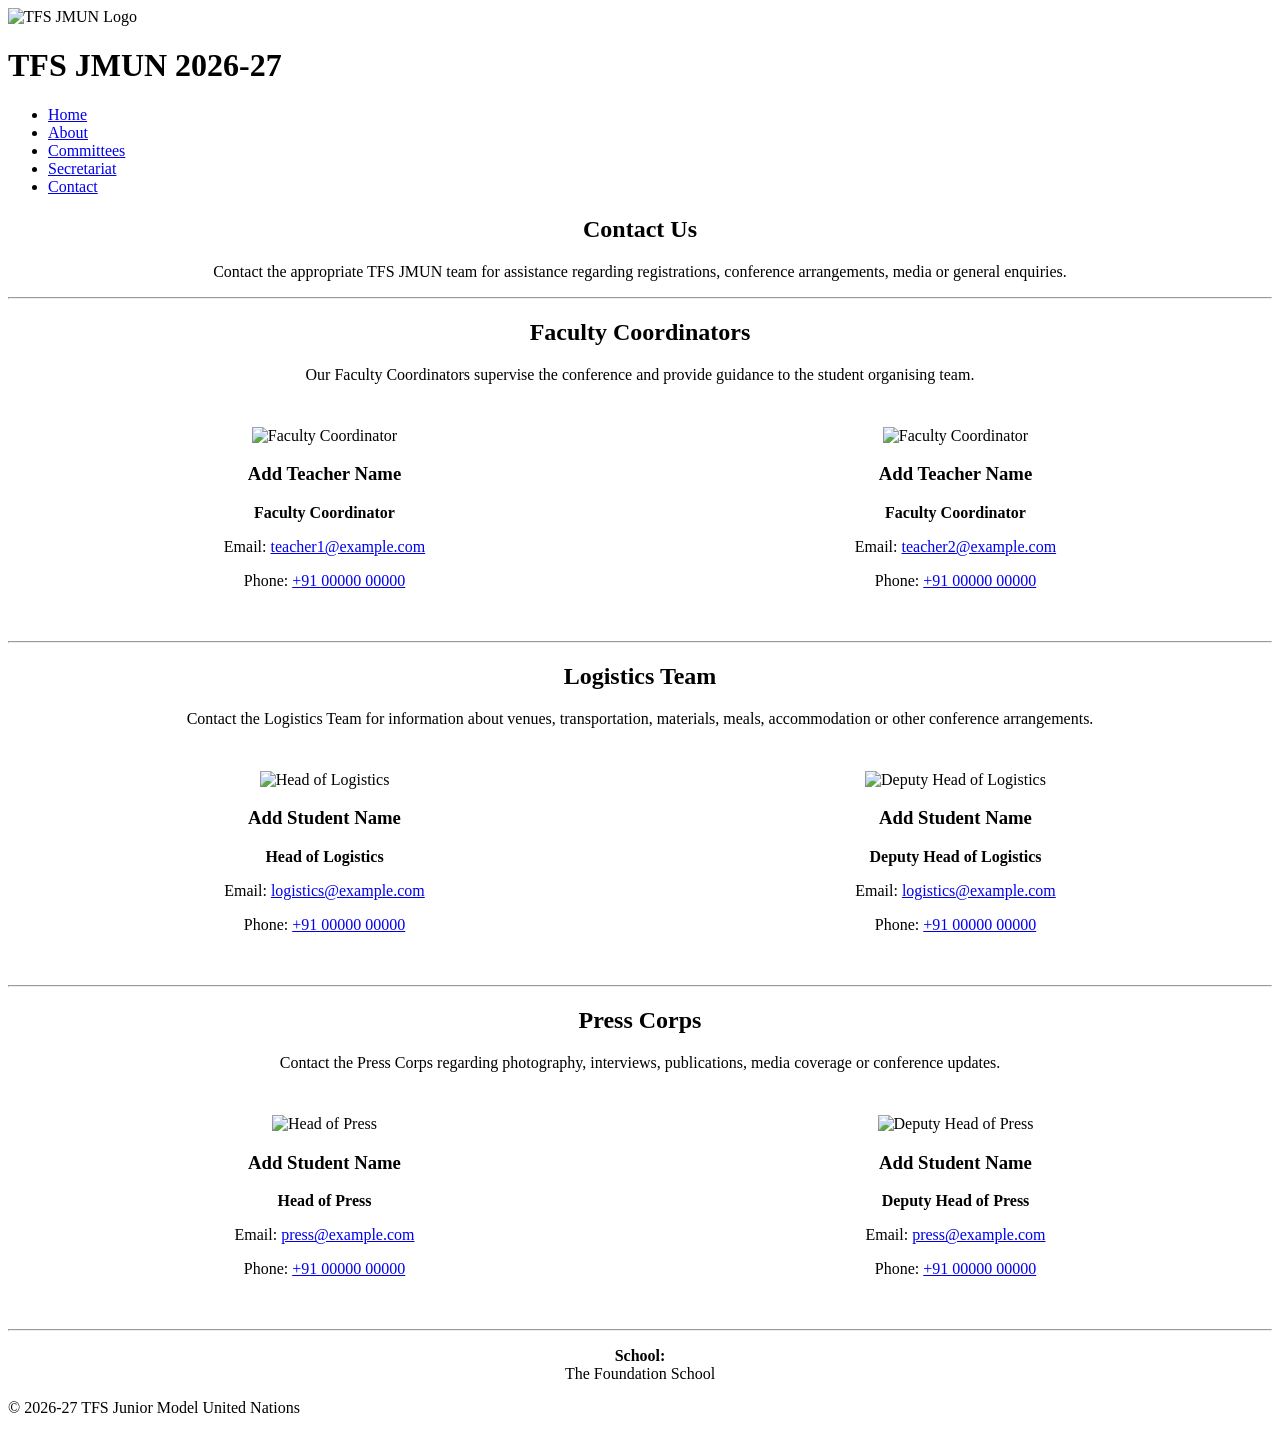
==== index.html @ a201f2b9 "Add initial index.html for contact page" ====
<!DOCTYPE html>
<html lang="en">

<head>
    <meta charset="UTF-8">
    <meta name="viewport" content="width=device-width, initial-scale=1.0">
    <title>Contact Us | TFS JMUN 2026-27</title>
    <link rel="stylesheet" href="style.css">
</head>

<body>

<header>
    <div class="logo">
        <img src="logo.jpg" alt="TFS JMUN Logo"
             onerror="this.onerror=null; this.src='placeholder.svg';">
        <h1>TFS JMUN 2026-27</h1>
    </div>

    <nav>
        <ul>
            <li><a href="index.html">Home</a></li>
            <li><a href="about.html">About</a></li>
            <li><a href="committees.html">Committees</a></li>
            <li><a href="secretariat.html">Secretariat</a></li>
            <li><a href="contact.html">Contact</a></li>
        </ul>
    </nav>
</header>

<main>
    <section style="text-align: center;">
        <h1>Contact Us</h1>
        <p>
            Contact the appropriate TFS JMUN team for assistance regarding
            registrations, conference arrangements, media or general enquiries.
        </p>
    </section>

    <hr>

    <section id="faculty-coordinators">
        <h2 style="text-align: center;">Faculty Coordinators</h2>
        <p style="text-align: center;">
            Our Faculty Coordinators supervise the conference and provide
            guidance to the student organising team.
        </p>

        <table style="width: 100%; text-align: center;">
            <tr>
                <td style="width: 50%; padding: 25px;">
                    <img src="contacts/faculty-1.jpg" alt="Faculty Coordinator"
                         width="220" height="260" style="object-fit: cover;"
                         onerror="this.onerror=null; this.src='placeholder.svg';">

                    <h3>Add Teacher Name</h3>
                    <p><strong>Faculty Coordinator</strong></p>

                    <p>
                        Email:
                        <a href="mailto:teacher1@example.com">
                            teacher1@example.com
                        </a>
                    </p>

                    <p>
                        Phone:
                        <a href="tel:+910000000000">+91 00000 00000</a>
                    </p>
                </td>

                <td style="width: 50%; padding: 25px;">
                    <img src="contacts/faculty-2.jpg" alt="Faculty Coordinator"
                         width="220" height="260" style="object-fit: cover;"
                         onerror="this.onerror=null; this.src='placeholder.svg';">

                    <h3>Add Teacher Name</h3>
                    <p><strong>Faculty Coordinator</strong></p>

                    <p>
                        Email:
                        <a href="mailto:teacher2@example.com">
                            teacher2@example.com
                        </a>
                    </p>

                    <p>
                        Phone:
                        <a href="tel:+910000000000">+91 00000 00000</a>
                    </p>
                </td>
            </tr>
        </table>
    </section>

    <hr>

    <section id="logistics-contact">
        <h2 style="text-align: center;">Logistics Team</h2>
        <p style="text-align: center;">
            Contact the Logistics Team for information about venues,
            transportation, materials, meals, accommodation or other
            conference arrangements.
        </p>

        <table style="width: 100%; text-align: center;">
            <tr>
                <td style="width: 50%; padding: 25px;">
                    <img src="contacts/logistics-1.jpg" alt="Head of Logistics"
                         width="220" height="260" style="object-fit: cover;"
                         onerror="this.onerror=null; this.src='placeholder.svg';">

                    <h3>Add Student Name</h3>
                    <p><strong>Head of Logistics</strong></p>

                    <p>
                        Email:
                        <a href="mailto:logistics@example.com">
                            logistics@example.com
                        </a>
                    </p>

                    <p>
                        Phone:
                        <a href="tel:+910000000000">+91 00000 00000</a>
                    </p>
                </td>

                <td style="width: 50%; padding: 25px;">
                    <img src="contacts/logistics-2.jpg" alt="Deputy Head of Logistics"
                         width="220" height="260" style="object-fit: cover;"
                         onerror="this.onerror=null; this.src='placeholder.svg';">

                    <h3>Add Student Name</h3>
                    <p><strong>Deputy Head of Logistics</strong></p>

                    <p>
                        Email:
                        <a href="mailto:logistics@example.com">
                            logistics@example.com
                        </a>
                    </p>

                    <p>
                        Phone:
                        <a href="tel:+910000000000">+91 00000 00000</a>
                    </p>
                </td>
            </tr>
        </table>
    </section>

    <hr>

    <section id="press-contact">
        <h2 style="text-align: center;">Press Corps</h2>
        <p style="text-align: center;">
            Contact the Press Corps regarding photography, interviews,
            publications, media coverage or conference updates.
        </p>

        <table style="width: 100%; text-align: center;">
            <tr>
                <td style="width: 50%; padding: 25px;">
                    <img src="contacts/press-1.jpg" alt="Head of Press"
                         width="220" height="260" style="object-fit: cover;"
                         onerror="this.onerror=null; this.src='placeholder.svg';">

                    <h3>Add Student Name</h3>
                    <p><strong>Head of Press</strong></p>

                    <p>
                        Email:
                        <a href="mailto:press@example.com">
                            press@example.com
                        </a>
                    </p>

                    <p>
                        Phone:
                        <a href="tel:+910000000000">+91 00000 00000</a>
                    </p>
                </td>

                <td style="width: 50%; padding: 25px;">
                    <img src="contacts/press-2.jpg" alt="Deputy Head of Press"
                         width="220" height="260" style="object-fit: cover;"
                         onerror="this.onerror=null; this.src='placeholder.svg';">

                    <h3>Add Student Name</h3>
                    <p><strong>Deputy Head of Press</strong></p>

                    <p>
                        Email:
                        <a href="mailto:press@example.com">
                            press@example.com
                        </a>
                    </p>

                    <p>
                        Phone:
                        <a href="tel:+910000000000">+91 00000 00000</a>
                    </p>
                </td>
            </tr>
        </table>
    </section>

    <hr>

    <section id="school-contact" style="text-align: center;">
        <p>
            <strong>School:</strong><br>
            The Foundation School
        </p>
    </section>
</main>

<footer>
    <p>© 2026-27 TFS Junior Model United Nations</p>
</footer>

</body>
</html>
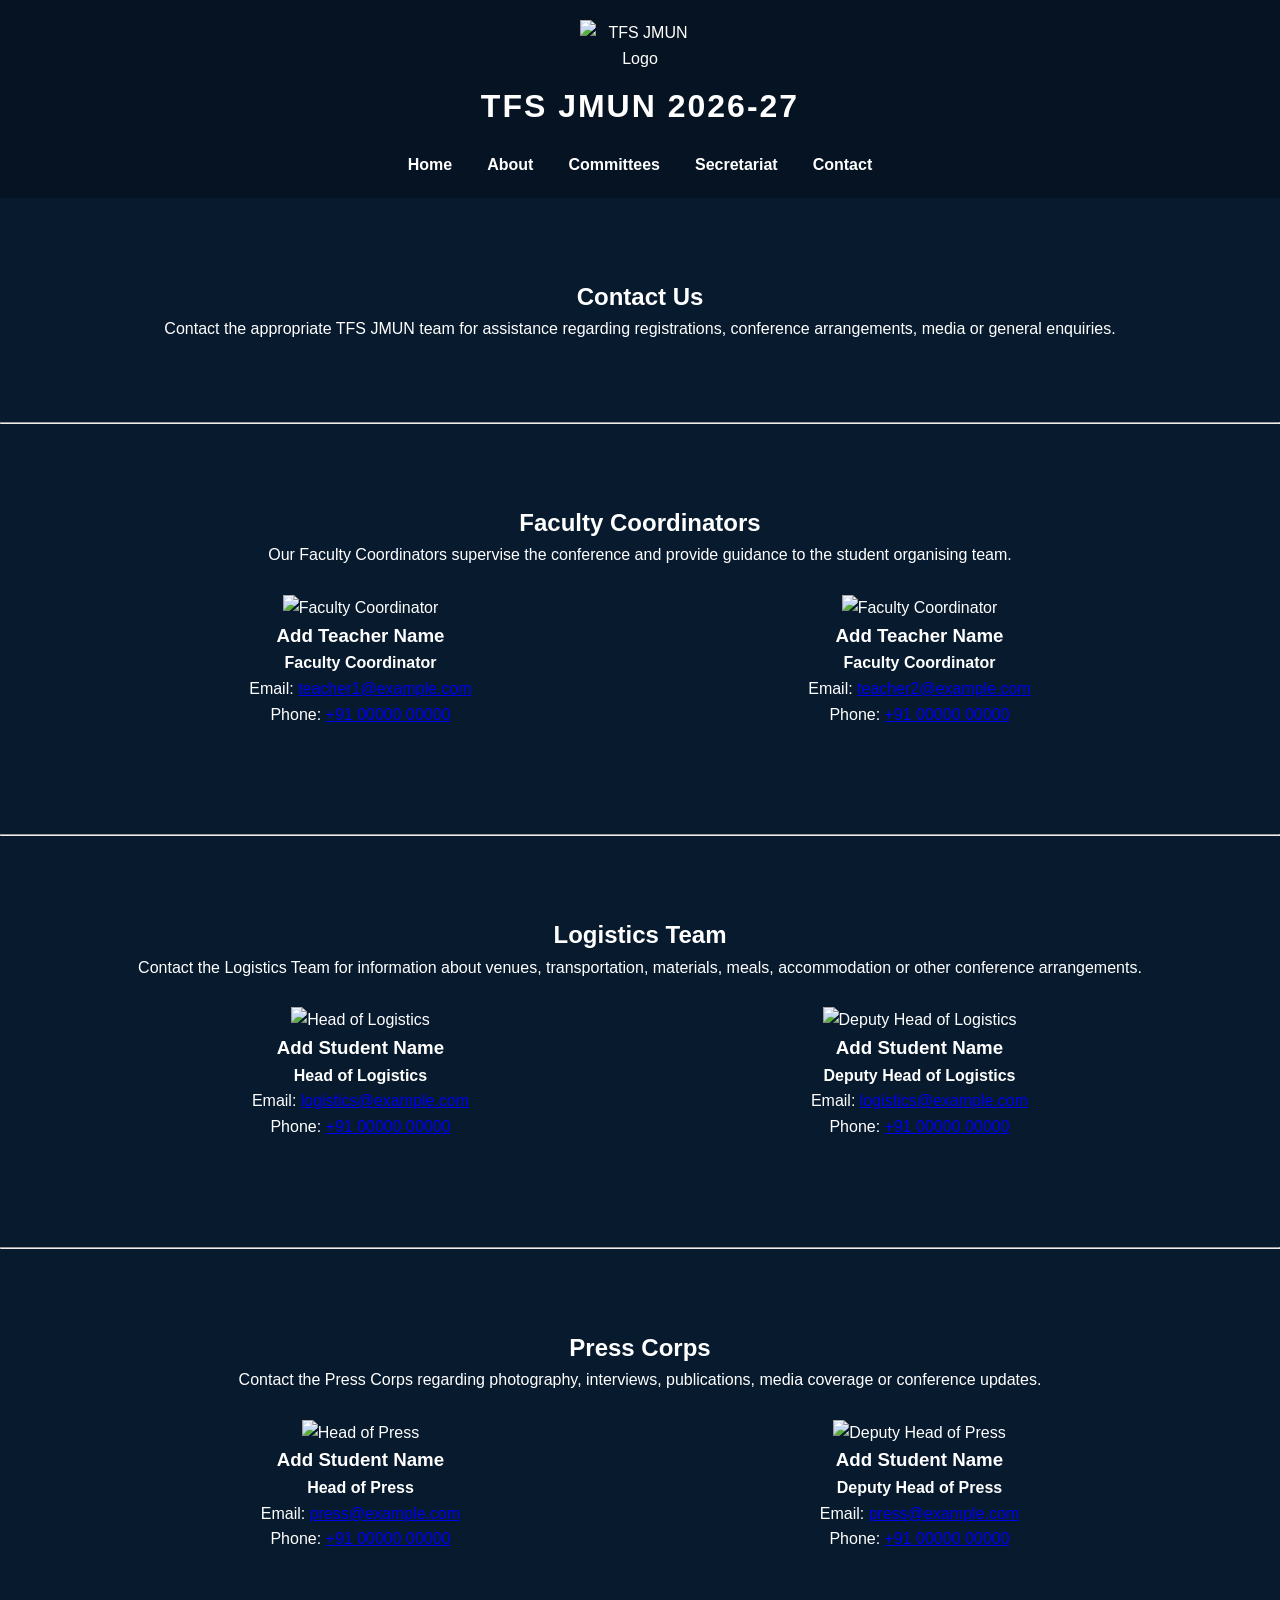
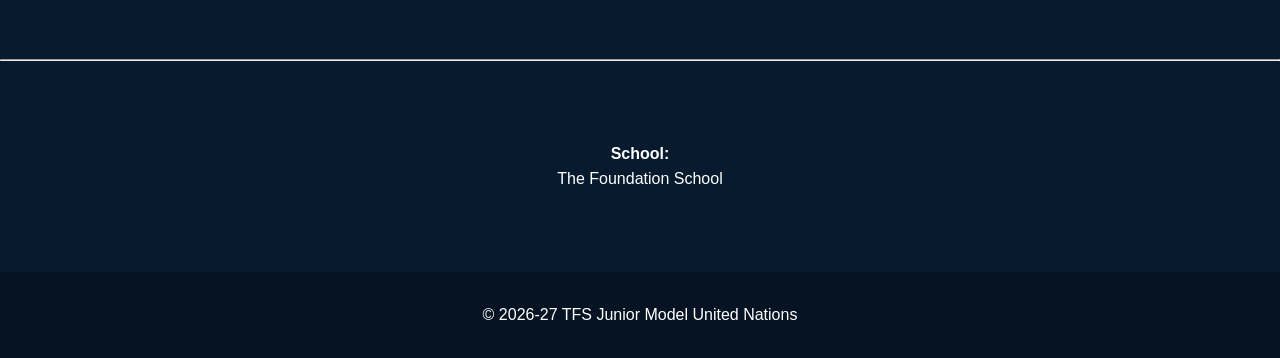
==== commit f98a5b7f: "Update stylesheet link path in index.html" ====
--- a/index.html
+++ b/index.html
@@ -5,7 +5,7 @@
     <meta charset="UTF-8">
     <meta name="viewport" content="width=device-width, initial-scale=1.0">
     <title>Contact Us | TFS JMUN 2026-27</title>
-    <link rel="stylesheet" href="style.css">
+    <link rel="stylesheet" href="css/style.css">
 </head>
 
 <body>
--- a/css/style.css
+++ b/css/style.css
@@ -0,0 +1,229 @@
+*{
+    margin:0;
+    padding:0;
+    box-sizing:border-box;
+}
+
+/* Body */
+
+body{
+    background-color:#071A2E;
+    color:white;
+    font-family:Arial, sans-serif;
+    line-height:1.6;
+}
+
+/* Header */
+
+header{
+    background:#061322;
+    text-align:center;
+    padding:20px 0;
+}
+
+/* Logo */
+
+.logo img{
+    width:120px;
+    height:auto;
+    display:block;
+    margin:auto;
+
+    animation:float 4s ease-in-out infinite,
+              fadeIn 1.5s;
+
+    transition:0.4s;
+}
+
+/* Logo Hover */
+
+.logo img:hover{
+
+    transform:scale(1.08);
+
+    filter:drop-shadow(0 0 20px #D4AF37);
+
+}
+
+/* Conference Title */
+
+.logo h1{
+    margin-top:10px;
+    font-size:32px;
+    letter-spacing:2px;
+    color:white;
+}
+
+/* Navigation */
+
+nav{
+    margin-top:20px;
+}
+
+nav ul{
+
+    list-style:none;
+
+    display:flex;
+
+    justify-content:center;
+
+    gap:35px;
+
+}
+
+nav ul li a{
+
+    color:white;
+
+    text-decoration:none;
+
+    font-weight:bold;
+
+    transition:0.3s;
+
+}
+
+nav ul li a:hover{
+
+    color:#D4AF37;
+
+}
+
+/* Hero Section */
+
+.hero{
+
+    height:100vh;
+
+    display:flex;
+
+    flex-direction:column;
+
+    justify-content:center;
+
+    align-items:center;
+
+    text-align:center;
+
+    padding:20px;
+
+}
+
+.hero h1{
+
+    font-size:70px;
+
+}
+
+.hero h2{
+
+    font-size:30px;
+
+    margin-top:15px;
+
+}
+
+.hero p{
+
+    font-size:20px;
+
+    margin-top:20px;
+
+    max-width:700px;
+
+}
+
+/* Register Button */
+
+.hero a{
+
+    margin-top:40px;
+
+    padding:15px 40px;
+
+    background:#D4AF37;
+
+    color:black;
+
+    text-decoration:none;
+
+    font-weight:bold;
+
+    border-radius:40px;
+
+    transition:0.4s;
+
+}
+
+.hero a:hover{
+
+    background:white;
+
+    transform:scale(1.05);
+
+}
+
+/* Sections */
+
+section{
+
+    padding:80px;
+
+}
+
+/* Footer */
+
+footer{
+
+    background:#061322;
+
+    text-align:center;
+
+    padding:30px;
+
+}
+
+/* ===========================
+   Animations
+   =========================== */
+
+/* Floating Logo */
+
+@keyframes float{
+
+    0%{
+        transform:translateY(0px);
+    }
+
+    50%{
+        transform:translateY(-10px);
+    }
+
+    100%{
+        transform:translateY(0px);
+    }
+
+}
+
+/* Fade In */
+
+@keyframes fadeIn{
+
+    from{
+
+        opacity:0;
+
+        transform:translateY(-30px);
+
+    }
+
+    to{
+
+        opacity:1;
+
+        transform:translateY(0);
+
+    }
+
+}
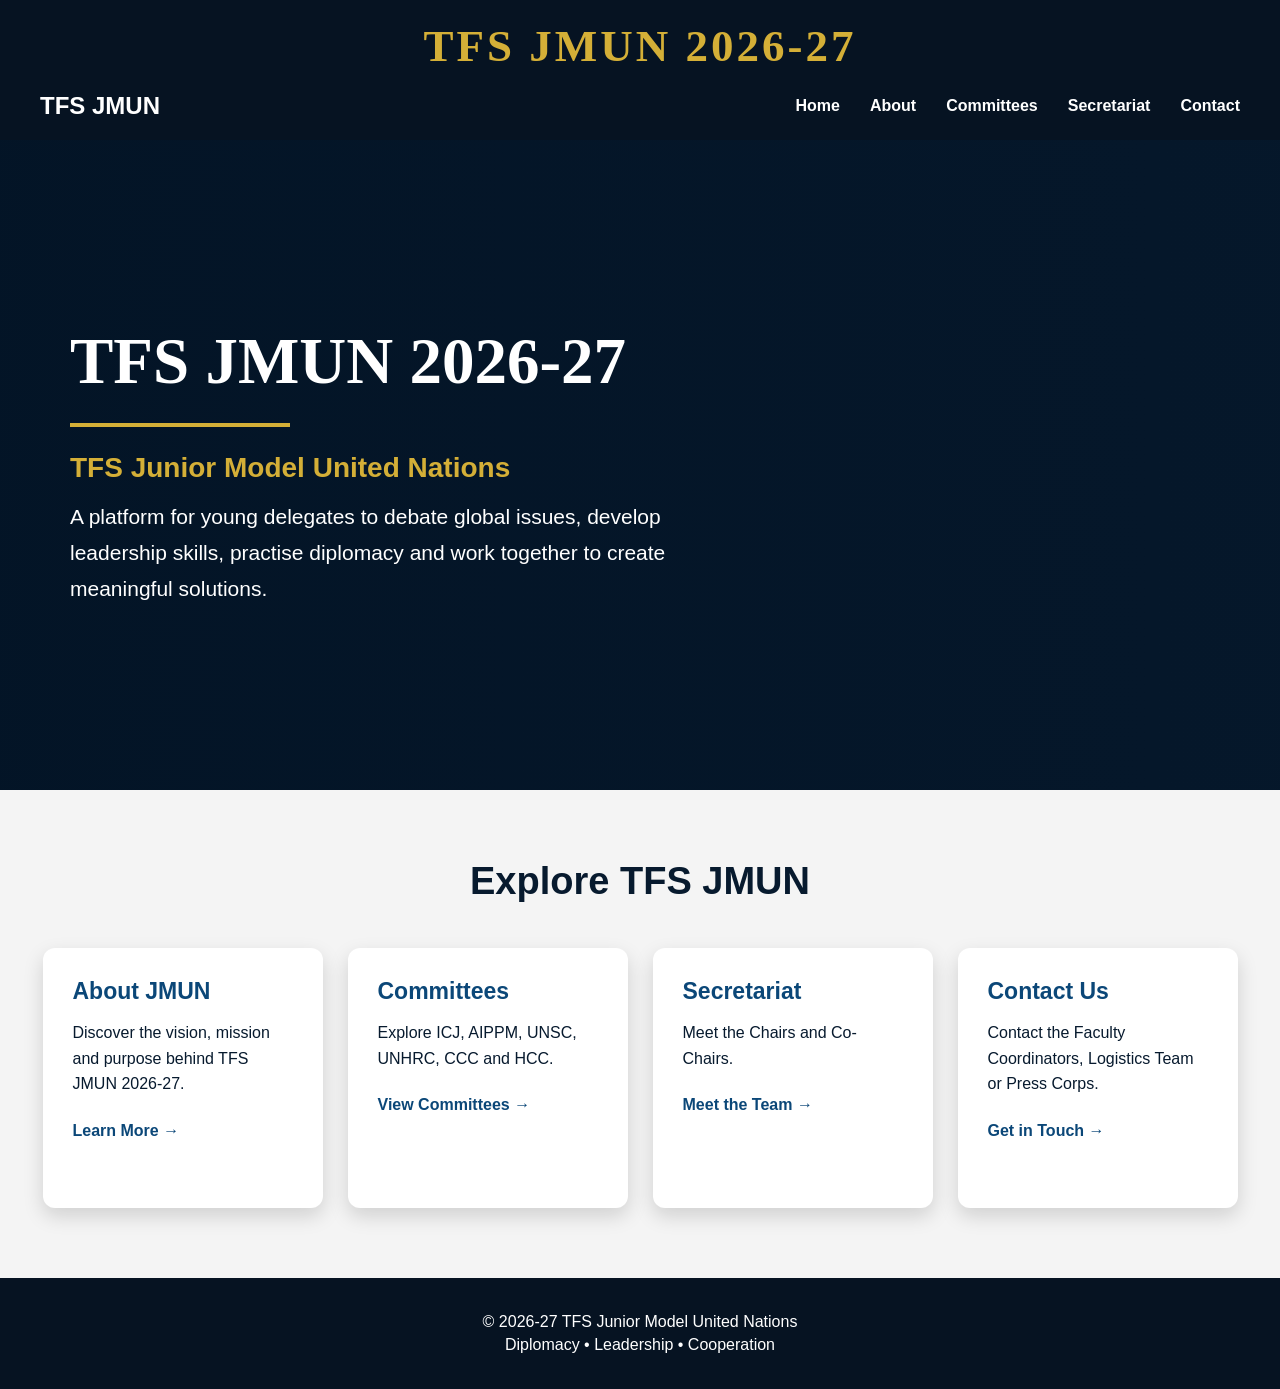
==== commit a0f316b2: "Refactor index.html for improved layout and styling Updated the title and added CSS styles for layou" ====
--- a/index.html
+++ b/index.html
@@ -1,224 +1,303 @@
+
 <!DOCTYPE html>
 <html lang="en">
 
 <head>
     <meta charset="UTF-8">
     <meta name="viewport" content="width=device-width, initial-scale=1.0">
-    <title>Contact Us | TFS JMUN 2026-27</title>
-    <link rel="stylesheet" href="css/style.css">
+    <title>TFS JMUN 2026-27</title>
+
+    <style>
+        * {
+            margin: 0;
+            padding: 0;
+            box-sizing: border-box;
+        }
+
+        body {
+            font-family: Arial, sans-serif;
+            background-color: #071a2e;
+            color: white;
+        }
+
+        header {
+            background-color: #061322;
+            padding: 20px 40px;
+        }
+
+        .top-heading {
+            text-align: center;
+            color: #d4af37;
+            font-family: Georgia, serif;
+            font-size: 45px;
+            letter-spacing: 3px;
+            margin-bottom: 20px;
+        }
+
+        nav {
+            display: flex;
+            justify-content: space-between;
+            align-items: center;
+        }
+
+        .nav-logo {
+            font-size: 24px;
+            font-weight: bold;
+        }
+
+        nav ul {
+            list-style: none;
+            display: flex;
+            gap: 30px;
+        }
+
+        nav ul li a {
+            color: white;
+            text-decoration: none;
+            font-weight: bold;
+            transition: 0.3s;
+        }
+
+        nav ul li a:hover {
+            color: #d4af37;
+        }
+
+        .hero {
+            min-height: 650px;
+            background:
+                linear-gradient(
+                    90deg,
+                    rgba(3, 20, 38, 0.95),
+                    rgba(3, 20, 38, 0.45)
+                ),
+                url("un-flag.jpg");
+            background-size: cover;
+            background-position: center;
+            display: flex;
+            align-items: center;
+            padding: 70px;
+        }
+
+        .hero-content {
+            max-width: 700px;
+        }
+
+        .hero-content h1 {
+            font-family: Georgia, serif;
+            font-size: 65px;
+            line-height: 1.15;
+            margin-bottom: 25px;
+        }
+
+        .gold-line {
+            width: 220px;
+            height: 4px;
+            background-color: #d4af37;
+            margin-bottom: 25px;
+        }
+
+        .hero-content h2 {
+            font-size: 28px;
+            margin-bottom: 15px;
+            color: #d4af37;
+        }
+
+        .hero-content p {
+            font-size: 21px;
+            max-width: 600px;
+            line-height: 1.7;
+        }
+
+        .information {
+            background-color: #f4f4f4;
+            color: #071a2e;
+            padding: 70px 40px;
+        }
+
+        .information h2 {
+            text-align: center;
+            font-size: 38px;
+            margin-bottom: 45px;
+        }
+
+        .cards {
+            display: flex;
+            justify-content: center;
+            gap: 25px;
+            flex-wrap: wrap;
+        }
+
+        .card {
+            background-color: white;
+            width: 280px;
+            min-height: 260px;
+            padding: 30px;
+            border-radius: 12px;
+            box-shadow: 0 8px 20px rgba(0, 0, 0, 0.15);
+            transition: 0.3s;
+        }
+
+        .card:hover {
+            transform: translateY(-8px);
+        }
+
+        .card h3 {
+            color: #0b4778;
+            font-size: 23px;
+            margin-bottom: 15px;
+        }
+
+        .card p {
+            line-height: 1.6;
+            margin-bottom: 25px;
+        }
+
+        .card a {
+            color: #0b4778;
+            font-weight: bold;
+            text-decoration: none;
+        }
+
+        .card a:hover {
+            color: #d4af37;
+        }
+
+        footer {
+            background-color: #061322;
+            text-align: center;
+            padding: 30px;
+        }
+
+        footer p {
+            margin: 5px;
+        }
+
+        @media screen and (max-width: 800px) {
+            header {
+                padding: 20px;
+            }
+
+            .top-heading {
+                font-size: 30px;
+            }
+
+            nav {
+                flex-direction: column;
+                gap: 20px;
+            }
+
+            nav ul {
+                flex-wrap: wrap;
+                justify-content: center;
+                gap: 15px;
+            }
+
+            .hero {
+                min-height: 600px;
+                padding: 40px 25px;
+                text-align: center;
+            }
+
+            .hero-content {
+                margin: auto;
+            }
+
+            .hero-content h1 {
+                font-size: 42px;
+            }
+
+            .hero-content h2 {
+                font-size: 23px;
+            }
+
+            .hero-content p {
+                font-size: 18px;
+            }
+
+            .gold-line {
+                margin-left: auto;
+                margin-right: auto;
+            }
+        }
+    </style>
 </head>
 
 <body>
 
-<header>
-    <div class="logo">
-        <img src="logo.jpg" alt="TFS JMUN Logo"
-             onerror="this.onerror=null; this.src='placeholder.svg';">
-        <h1>TFS JMUN 2026-27</h1>
-    </div>
-
-    <nav>
-        <ul>
-            <li><a href="index.html">Home</a></li>
-            <li><a href="about.html">About</a></li>
-            <li><a href="committees.html">Committees</a></li>
-            <li><a href="secretariat.html">Secretariat</a></li>
-            <li><a href="contact.html">Contact</a></li>
-        </ul>
-    </nav>
-</header>
-
-<main>
-    <section style="text-align: center;">
-        <h1>Contact Us</h1>
-        <p>
-            Contact the appropriate TFS JMUN team for assistance regarding
-            registrations, conference arrangements, media or general enquiries.
-        </p>
-    </section>
-
-    <hr>
-
-    <section id="faculty-coordinators">
-        <h2 style="text-align: center;">Faculty Coordinators</h2>
-        <p style="text-align: center;">
-            Our Faculty Coordinators supervise the conference and provide
-            guidance to the student organising team.
-        </p>
-
-        <table style="width: 100%; text-align: center;">
-            <tr>
-                <td style="width: 50%; padding: 25px;">
-                    <img src="contacts/faculty-1.jpg" alt="Faculty Coordinator"
-                         width="220" height="260" style="object-fit: cover;"
-                         onerror="this.onerror=null; this.src='placeholder.svg';">
-
-                    <h3>Add Teacher Name</h3>
-                    <p><strong>Faculty Coordinator</strong></p>
-
+    <header>
+        <h1 class="top-heading">TFS JMUN 2026-27</h1>
+
+        <nav>
+            <div class="nav-logo">TFS JMUN</div>
+
+            <ul>
+                <li><a href="index.html">Home</a></li>
+                <li><a href="about.html">About</a></li>
+                <li><a href="committees.html">Committees</a></li>
+                <li><a href="secretariat.html">Secretariat</a></li>
+                <li><a href="contact.html">Contact</a></li>
+            </ul>
+        </nav>
+    </header>
+
+    <main>
+        <section class="hero">
+            <div class="hero-content">
+                <h1>TFS JMUN 2026-27</h1>
+
+                <div class="gold-line"></div>
+
+                <h2>TFS Junior Model United Nations</h2>
+
+                <p>
+                    A platform for young delegates to debate global issues,
+                    develop leadership skills, practise diplomacy and work
+                    together to create meaningful solutions.
+                </p>
+            </div>
+        </section>
+
+        <section class="information">
+            <h2>Explore TFS JMUN</h2>
+
+            <div class="cards">
+                <div class="card">
+                    <h3>About JMUN</h3>
                     <p>
-                        Email:
-                        <a href="mailto:teacher1@example.com">
-                            teacher1@example.com
-                        </a>
+                        Discover the vision, mission and purpose behind
+                        TFS JMUN 2026-27.
                     </p>
-
+                    <a href="about.html">Learn More →</a>
+                </div>
+
+                <div class="card">
+                    <h3>Committees</h3>
+                    <p>Explore ICJ, AIPPM, UNSC, UNHRC, CCC and HCC.</p>
+                    <a href="committees.html">View Committees →</a>
+                </div>
+
+                <div class="card">
+                    <h3>Secretariat</h3>
+                    <p>Meet the Chairs and Co-Chairs.</p>
+                    <a href="secretariat.html">Meet the Team →</a>
+                </div>
+
+                <div class="card">
+                    <h3>Contact Us</h3>
                     <p>
-                        Phone:
-                        <a href="tel:+910000000000">+91 00000 00000</a>
+                        Contact the Faculty Coordinators, Logistics Team
+                        or Press Corps.
                     </p>
-                </td>
-
-                <td style="width: 50%; padding: 25px;">
-                    <img src="contacts/faculty-2.jpg" alt="Faculty Coordinator"
-                         width="220" height="260" style="object-fit: cover;"
-                         onerror="this.onerror=null; this.src='placeholder.svg';">
-
-                    <h3>Add Teacher Name</h3>
-                    <p><strong>Faculty Coordinator</strong></p>
-
-                    <p>
-                        Email:
-                        <a href="mailto:teacher2@example.com">
-                            teacher2@example.com
-                        </a>
-                    </p>
-
-                    <p>
-                        Phone:
-                        <a href="tel:+910000000000">+91 00000 00000</a>
-                    </p>
-                </td>
-            </tr>
-        </table>
-    </section>
-
-    <hr>
-
-    <section id="logistics-contact">
-        <h2 style="text-align: center;">Logistics Team</h2>
-        <p style="text-align: center;">
-            Contact the Logistics Team for information about venues,
-            transportation, materials, meals, accommodation or other
-            conference arrangements.
-        </p>
-
-        <table style="width: 100%; text-align: center;">
-            <tr>
-                <td style="width: 50%; padding: 25px;">
-                    <img src="contacts/logistics-1.jpg" alt="Head of Logistics"
-                         width="220" height="260" style="object-fit: cover;"
-                         onerror="this.onerror=null; this.src='placeholder.svg';">
-
-                    <h3>Add Student Name</h3>
-                    <p><strong>Head of Logistics</strong></p>
-
-                    <p>
-                        Email:
-                        <a href="mailto:logistics@example.com">
-                            logistics@example.com
-                        </a>
-                    </p>
-
-                    <p>
-                        Phone:
-                        <a href="tel:+910000000000">+91 00000 00000</a>
-                    </p>
-                </td>
-
-                <td style="width: 50%; padding: 25px;">
-                    <img src="contacts/logistics-2.jpg" alt="Deputy Head of Logistics"
-                         width="220" height="260" style="object-fit: cover;"
-                         onerror="this.onerror=null; this.src='placeholder.svg';">
-
-                    <h3>Add Student Name</h3>
-                    <p><strong>Deputy Head of Logistics</strong></p>
-
-                    <p>
-                        Email:
-                        <a href="mailto:logistics@example.com">
-                            logistics@example.com
-                        </a>
-                    </p>
-
-                    <p>
-                        Phone:
-                        <a href="tel:+910000000000">+91 00000 00000</a>
-                    </p>
-                </td>
-            </tr>
-        </table>
-    </section>
-
-    <hr>
-
-    <section id="press-contact">
-        <h2 style="text-align: center;">Press Corps</h2>
-        <p style="text-align: center;">
-            Contact the Press Corps regarding photography, interviews,
-            publications, media coverage or conference updates.
-        </p>
-
-        <table style="width: 100%; text-align: center;">
-            <tr>
-                <td style="width: 50%; padding: 25px;">
-                    <img src="contacts/press-1.jpg" alt="Head of Press"
-                         width="220" height="260" style="object-fit: cover;"
-                         onerror="this.onerror=null; this.src='placeholder.svg';">
-
-                    <h3>Add Student Name</h3>
-                    <p><strong>Head of Press</strong></p>
-
-                    <p>
-                        Email:
-                        <a href="mailto:press@example.com">
-                            press@example.com
-                        </a>
-                    </p>
-
-                    <p>
-                        Phone:
-                        <a href="tel:+910000000000">+91 00000 00000</a>
-                    </p>
-                </td>
-
-                <td style="width: 50%; padding: 25px;">
-                    <img src="contacts/press-2.jpg" alt="Deputy Head of Press"
-                         width="220" height="260" style="object-fit: cover;"
-                         onerror="this.onerror=null; this.src='placeholder.svg';">
-
-                    <h3>Add Student Name</h3>
-                    <p><strong>Deputy Head of Press</strong></p>
-
-                    <p>
-                        Email:
-                        <a href="mailto:press@example.com">
-                            press@example.com
-                        </a>
-                    </p>
-
-                    <p>
-                        Phone:
-                        <a href="tel:+910000000000">+91 00000 00000</a>
-                    </p>
-                </td>
-            </tr>
-        </table>
-    </section>
-
-    <hr>
-
-    <section id="school-contact" style="text-align: center;">
-        <p>
-            <strong>School:</strong><br>
-            The Foundation School
-        </p>
-    </section>
-</main>
-
-<footer>
-    <p>© 2026-27 TFS Junior Model United Nations</p>
-</footer>
+                    <a href="contact.html">Get in Touch →</a>
+                </div>
+            </div>
+        </section>
+    </main>
+
+    <footer>
+        <p>© 2026-27 TFS Junior Model United Nations</p>
+        <p>Diplomacy • Leadership • Cooperation</p>
+    </footer>
 
 </body>
 </html>
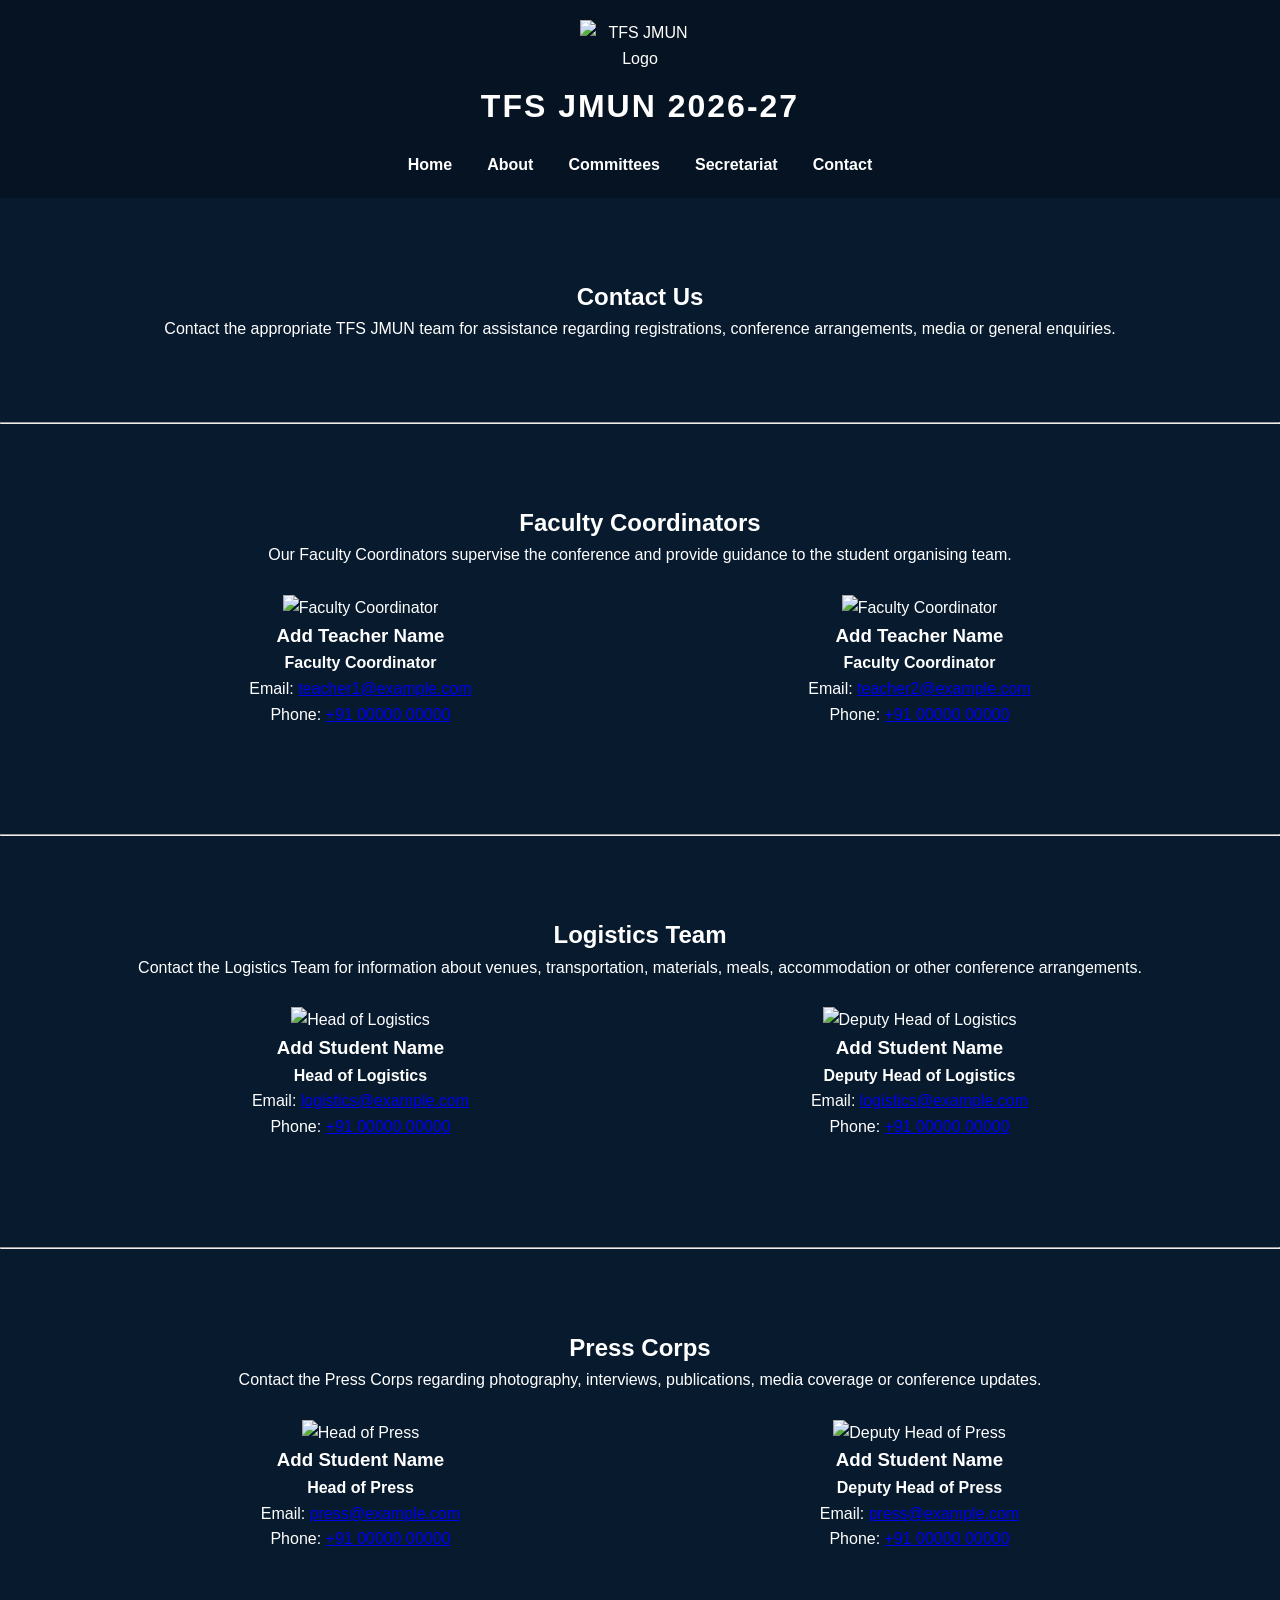
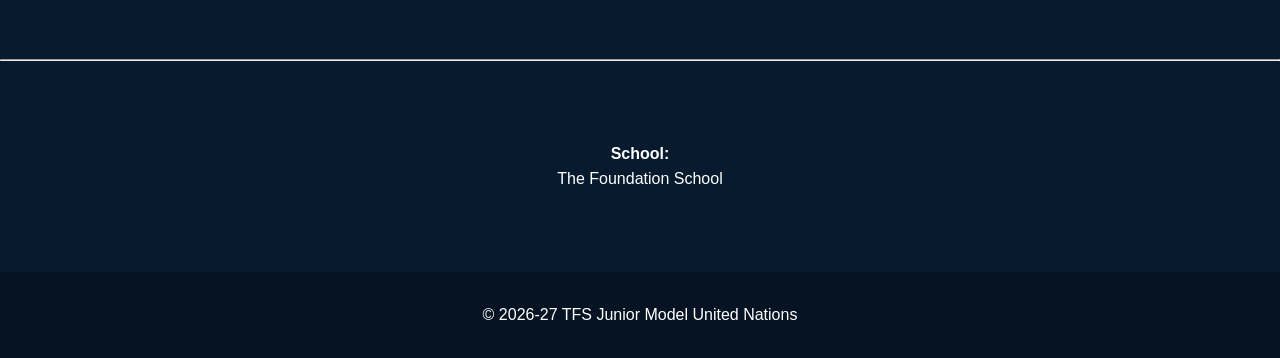
==== commit 44084ba5: "Update title and add contact sections in index.html" ====
--- a/index.html
+++ b/index.html
@@ -1,303 +1,224 @@
-
 <!DOCTYPE html>
 <html lang="en">
 
 <head>
     <meta charset="UTF-8">
     <meta name="viewport" content="width=device-width, initial-scale=1.0">
-    <title>TFS JMUN 2026-27</title>
-
-    <style>
-        * {
-            margin: 0;
-            padding: 0;
-            box-sizing: border-box;
-        }
-
-        body {
-            font-family: Arial, sans-serif;
-            background-color: #071a2e;
-            color: white;
-        }
-
-        header {
-            background-color: #061322;
-            padding: 20px 40px;
-        }
-
-        .top-heading {
-            text-align: center;
-            color: #d4af37;
-            font-family: Georgia, serif;
-            font-size: 45px;
-            letter-spacing: 3px;
-            margin-bottom: 20px;
-        }
-
-        nav {
-            display: flex;
-            justify-content: space-between;
-            align-items: center;
-        }
-
-        .nav-logo {
-            font-size: 24px;
-            font-weight: bold;
-        }
-
-        nav ul {
-            list-style: none;
-            display: flex;
-            gap: 30px;
-        }
-
-        nav ul li a {
-            color: white;
-            text-decoration: none;
-            font-weight: bold;
-            transition: 0.3s;
-        }
-
-        nav ul li a:hover {
-            color: #d4af37;
-        }
-
-        .hero {
-            min-height: 650px;
-            background:
-                linear-gradient(
-                    90deg,
-                    rgba(3, 20, 38, 0.95),
-                    rgba(3, 20, 38, 0.45)
-                ),
-                url("un-flag.jpg");
-            background-size: cover;
-            background-position: center;
-            display: flex;
-            align-items: center;
-            padding: 70px;
-        }
-
-        .hero-content {
-            max-width: 700px;
-        }
-
-        .hero-content h1 {
-            font-family: Georgia, serif;
-            font-size: 65px;
-            line-height: 1.15;
-            margin-bottom: 25px;
-        }
-
-        .gold-line {
-            width: 220px;
-            height: 4px;
-            background-color: #d4af37;
-            margin-bottom: 25px;
-        }
-
-        .hero-content h2 {
-            font-size: 28px;
-            margin-bottom: 15px;
-            color: #d4af37;
-        }
-
-        .hero-content p {
-            font-size: 21px;
-            max-width: 600px;
-            line-height: 1.7;
-        }
-
-        .information {
-            background-color: #f4f4f4;
-            color: #071a2e;
-            padding: 70px 40px;
-        }
-
-        .information h2 {
-            text-align: center;
-            font-size: 38px;
-            margin-bottom: 45px;
-        }
-
-        .cards {
-            display: flex;
-            justify-content: center;
-            gap: 25px;
-            flex-wrap: wrap;
-        }
-
-        .card {
-            background-color: white;
-            width: 280px;
-            min-height: 260px;
-            padding: 30px;
-            border-radius: 12px;
-            box-shadow: 0 8px 20px rgba(0, 0, 0, 0.15);
-            transition: 0.3s;
-        }
-
-        .card:hover {
-            transform: translateY(-8px);
-        }
-
-        .card h3 {
-            color: #0b4778;
-            font-size: 23px;
-            margin-bottom: 15px;
-        }
-
-        .card p {
-            line-height: 1.6;
-            margin-bottom: 25px;
-        }
-
-        .card a {
-            color: #0b4778;
-            font-weight: bold;
-            text-decoration: none;
-        }
-
-        .card a:hover {
-            color: #d4af37;
-        }
-
-        footer {
-            background-color: #061322;
-            text-align: center;
-            padding: 30px;
-        }
-
-        footer p {
-            margin: 5px;
-        }
-
-        @media screen and (max-width: 800px) {
-            header {
-                padding: 20px;
-            }
-
-            .top-heading {
-                font-size: 30px;
-            }
-
-            nav {
-                flex-direction: column;
-                gap: 20px;
-            }
-
-            nav ul {
-                flex-wrap: wrap;
-                justify-content: center;
-                gap: 15px;
-            }
-
-            .hero {
-                min-height: 600px;
-                padding: 40px 25px;
-                text-align: center;
-            }
-
-            .hero-content {
-                margin: auto;
-            }
-
-            .hero-content h1 {
-                font-size: 42px;
-            }
-
-            .hero-content h2 {
-                font-size: 23px;
-            }
-
-            .hero-content p {
-                font-size: 18px;
-            }
-
-            .gold-line {
-                margin-left: auto;
-                margin-right: auto;
-            }
-        }
-    </style>
+    <title>Contact Us | TFS JMUN 2026-27</title>
+    <link rel="stylesheet" href="css/style.css">
 </head>
 
 <body>
 
-    <header>
-        <h1 class="top-heading">TFS JMUN 2026-27</h1>
-
-        <nav>
-            <div class="nav-logo">TFS JMUN</div>
-
-            <ul>
-                <li><a href="index.html">Home</a></li>
-                <li><a href="about.html">About</a></li>
-                <li><a href="committees.html">Committees</a></li>
-                <li><a href="secretariat.html">Secretariat</a></li>
-                <li><a href="contact.html">Contact</a></li>
-            </ul>
-        </nav>
-    </header>
-
-    <main>
-        <section class="hero">
-            <div class="hero-content">
-                <h1>TFS JMUN 2026-27</h1>
-
-                <div class="gold-line"></div>
-
-                <h2>TFS Junior Model United Nations</h2>
-
-                <p>
-                    A platform for young delegates to debate global issues,
-                    develop leadership skills, practise diplomacy and work
-                    together to create meaningful solutions.
-                </p>
-            </div>
-        </section>
-
-        <section class="information">
-            <h2>Explore TFS JMUN</h2>
-
-            <div class="cards">
-                <div class="card">
-                    <h3>About JMUN</h3>
-                    <p>
-                        Discover the vision, mission and purpose behind
-                        TFS JMUN 2026-27.
-                    </p>
-                    <a href="about.html">Learn More →</a>
-                </div>
-
-                <div class="card">
-                    <h3>Committees</h3>
-                    <p>Explore ICJ, AIPPM, UNSC, UNHRC, CCC and HCC.</p>
-                    <a href="committees.html">View Committees →</a>
-                </div>
-
-                <div class="card">
-                    <h3>Secretariat</h3>
-                    <p>Meet the Chairs and Co-Chairs.</p>
-                    <a href="secretariat.html">Meet the Team →</a>
-                </div>
-
-                <div class="card">
-                    <h3>Contact Us</h3>
-                    <p>
-                        Contact the Faculty Coordinators, Logistics Team
-                        or Press Corps.
-                    </p>
-                    <a href="contact.html">Get in Touch →</a>
-                </div>
-            </div>
-        </section>
-    </main>
-
-    <footer>
-        <p>© 2026-27 TFS Junior Model United Nations</p>
-        <p>Diplomacy • Leadership • Cooperation</p>
-    </footer>
+<header>
+    <div class="logo">
+        <img src="logo.jpg" alt="TFS JMUN Logo"
+             onerror="this.onerror=null; this.src='placeholder.svg';">
+        <h1>TFS JMUN 2026-27</h1>
+    </div>
+
+    <nav>
+        <ul>
+            <li><a href="index.html">Home</a></li>
+            <li><a href="about.html">About</a></li>
+            <li><a href="committees.html">Committees</a></li>
+            <li><a href="secretariat.html">Secretariat</a></li>
+            <li><a href="contact.html">Contact</a></li>
+        </ul>
+    </nav>
+</header>
+
+<main>
+    <section style="text-align: center;">
+        <h1>Contact Us</h1>
+        <p>
+            Contact the appropriate TFS JMUN team for assistance regarding
+            registrations, conference arrangements, media or general enquiries.
+        </p>
+    </section>
+
+    <hr>
+
+    <section id="faculty-coordinators">
+        <h2 style="text-align: center;">Faculty Coordinators</h2>
+        <p style="text-align: center;">
+            Our Faculty Coordinators supervise the conference and provide
+            guidance to the student organising team.
+        </p>
+
+        <table style="width: 100%; text-align: center;">
+            <tr>
+                <td style="width: 50%; padding: 25px;">
+                    <img src="contacts/faculty-1.jpg" alt="Faculty Coordinator"
+                         width="220" height="260" style="object-fit: cover;"
+                         onerror="this.onerror=null; this.src='placeholder.svg';">
+
+                    <h3>Add Teacher Name</h3>
+                    <p><strong>Faculty Coordinator</strong></p>
+
+                    <p>
+                        Email:
+                        <a href="mailto:teacher1@example.com">
+                            teacher1@example.com
+                        </a>
+                    </p>
+
+                    <p>
+                        Phone:
+                        <a href="tel:+910000000000">+91 00000 00000</a>
+                    </p>
+                </td>
+
+                <td style="width: 50%; padding: 25px;">
+                    <img src="contacts/faculty-2.jpg" alt="Faculty Coordinator"
+                         width="220" height="260" style="object-fit: cover;"
+                         onerror="this.onerror=null; this.src='placeholder.svg';">
+
+                    <h3>Add Teacher Name</h3>
+                    <p><strong>Faculty Coordinator</strong></p>
+
+                    <p>
+                        Email:
+                        <a href="mailto:teacher2@example.com">
+                            teacher2@example.com
+                        </a>
+                    </p>
+
+                    <p>
+                        Phone:
+                        <a href="tel:+910000000000">+91 00000 00000</a>
+                    </p>
+                </td>
+            </tr>
+        </table>
+    </section>
+
+    <hr>
+
+    <section id="logistics-contact">
+        <h2 style="text-align: center;">Logistics Team</h2>
+        <p style="text-align: center;">
+            Contact the Logistics Team for information about venues,
+            transportation, materials, meals, accommodation or other
+            conference arrangements.
+        </p>
+
+        <table style="width: 100%; text-align: center;">
+            <tr>
+                <td style="width: 50%; padding: 25px;">
+                    <img src="contacts/logistics-1.jpg" alt="Head of Logistics"
+                         width="220" height="260" style="object-fit: cover;"
+                         onerror="this.onerror=null; this.src='placeholder.svg';">
+
+                    <h3>Add Student Name</h3>
+                    <p><strong>Head of Logistics</strong></p>
+
+                    <p>
+                        Email:
+                        <a href="mailto:logistics@example.com">
+                            logistics@example.com
+                        </a>
+                    </p>
+
+                    <p>
+                        Phone:
+                        <a href="tel:+910000000000">+91 00000 00000</a>
+                    </p>
+                </td>
+
+                <td style="width: 50%; padding: 25px;">
+                    <img src="contacts/logistics-2.jpg" alt="Deputy Head of Logistics"
+                         width="220" height="260" style="object-fit: cover;"
+                         onerror="this.onerror=null; this.src='placeholder.svg';">
+
+                    <h3>Add Student Name</h3>
+                    <p><strong>Deputy Head of Logistics</strong></p>
+
+                    <p>
+                        Email:
+                        <a href="mailto:logistics@example.com">
+                            logistics@example.com
+                        </a>
+                    </p>
+
+                    <p>
+                        Phone:
+                        <a href="tel:+910000000000">+91 00000 00000</a>
+                    </p>
+                </td>
+            </tr>
+        </table>
+    </section>
+
+    <hr>
+
+    <section id="press-contact">
+        <h2 style="text-align: center;">Press Corps</h2>
+        <p style="text-align: center;">
+            Contact the Press Corps regarding photography, interviews,
+            publications, media coverage or conference updates.
+        </p>
+
+        <table style="width: 100%; text-align: center;">
+            <tr>
+                <td style="width: 50%; padding: 25px;">
+                    <img src="contacts/press-1.jpg" alt="Head of Press"
+                         width="220" height="260" style="object-fit: cover;"
+                         onerror="this.onerror=null; this.src='placeholder.svg';">
+
+                    <h3>Add Student Name</h3>
+                    <p><strong>Head of Press</strong></p>
+
+                    <p>
+                        Email:
+                        <a href="mailto:press@example.com">
+                            press@example.com
+                        </a>
+                    </p>
+
+                    <p>
+                        Phone:
+                        <a href="tel:+910000000000">+91 00000 00000</a>
+                    </p>
+                </td>
+
+                <td style="width: 50%; padding: 25px;">
+                    <img src="contacts/press-2.jpg" alt="Deputy Head of Press"
+                         width="220" height="260" style="object-fit: cover;"
+                         onerror="this.onerror=null; this.src='placeholder.svg';">
+
+                    <h3>Add Student Name</h3>
+                    <p><strong>Deputy Head of Press</strong></p>
+
+                    <p>
+                        Email:
+                        <a href="mailto:press@example.com">
+                            press@example.com
+                        </a>
+                    </p>
+
+                    <p>
+                        Phone:
+                        <a href="tel:+910000000000">+91 00000 00000</a>
+                    </p>
+                </td>
+            </tr>
+        </table>
+    </section>
+
+    <hr>
+
+    <section id="school-contact" style="text-align: center;">
+        <p>
+            <strong>School:</strong><br>
+            The Foundation School
+        </p>
+    </section>
+</main>
+
+<footer>
+    <p>© 2026-27 TFS Junior Model United Nations</p>
+</footer>
 
 </body>
 </html>
--- a/css/style.css
+++ b/css/style.css
@@ -0,0 +1,229 @@
+*{
+    margin:0;
+    padding:0;
+    box-sizing:border-box;
+}
+
+/* Body */
+
+body{
+    background-color:#071A2E;
+    color:white;
+    font-family:Arial, sans-serif;
+    line-height:1.6;
+}
+
+/* Header */
+
+header{
+    background:#061322;
+    text-align:center;
+    padding:20px 0;
+}
+
+/* Logo */
+
+.logo img{
+    width:120px;
+    height:auto;
+    display:block;
+    margin:auto;
+
+    animation:float 4s ease-in-out infinite,
+              fadeIn 1.5s;
+
+    transition:0.4s;
+}
+
+/* Logo Hover */
+
+.logo img:hover{
+
+    transform:scale(1.08);
+
+    filter:drop-shadow(0 0 20px #D4AF37);
+
+}
+
+/* Conference Title */
+
+.logo h1{
+    margin-top:10px;
+    font-size:32px;
+    letter-spacing:2px;
+    color:white;
+}
+
+/* Navigation */
+
+nav{
+    margin-top:20px;
+}
+
+nav ul{
+
+    list-style:none;
+
+    display:flex;
+
+    justify-content:center;
+
+    gap:35px;
+
+}
+
+nav ul li a{
+
+    color:white;
+
+    text-decoration:none;
+
+    font-weight:bold;
+
+    transition:0.3s;
+
+}
+
+nav ul li a:hover{
+
+    color:#D4AF37;
+
+}
+
+/* Hero Section */
+
+.hero{
+
+    height:100vh;
+
+    display:flex;
+
+    flex-direction:column;
+
+    justify-content:center;
+
+    align-items:center;
+
+    text-align:center;
+
+    padding:20px;
+
+}
+
+.hero h1{
+
+    font-size:70px;
+
+}
+
+.hero h2{
+
+    font-size:30px;
+
+    margin-top:15px;
+
+}
+
+.hero p{
+
+    font-size:20px;
+
+    margin-top:20px;
+
+    max-width:700px;
+
+}
+
+/* Register Button */
+
+.hero a{
+
+    margin-top:40px;
+
+    padding:15px 40px;
+
+    background:#D4AF37;
+
+    color:black;
+
+    text-decoration:none;
+
+    font-weight:bold;
+
+    border-radius:40px;
+
+    transition:0.4s;
+
+}
+
+.hero a:hover{
+
+    background:white;
+
+    transform:scale(1.05);
+
+}
+
+/* Sections */
+
+section{
+
+    padding:80px;
+
+}
+
+/* Footer */
+
+footer{
+
+    background:#061322;
+
+    text-align:center;
+
+    padding:30px;
+
+}
+
+/* ===========================
+   Animations
+   =========================== */
+
+/* Floating Logo */
+
+@keyframes float{
+
+    0%{
+        transform:translateY(0px);
+    }
+
+    50%{
+        transform:translateY(-10px);
+    }
+
+    100%{
+        transform:translateY(0px);
+    }
+
+}
+
+/* Fade In */
+
+@keyframes fadeIn{
+
+    from{
+
+        opacity:0;
+
+        transform:translateY(-30px);
+
+    }
+
+    to{
+
+        opacity:1;
+
+        transform:translateY(0);
+
+    }
+
+}
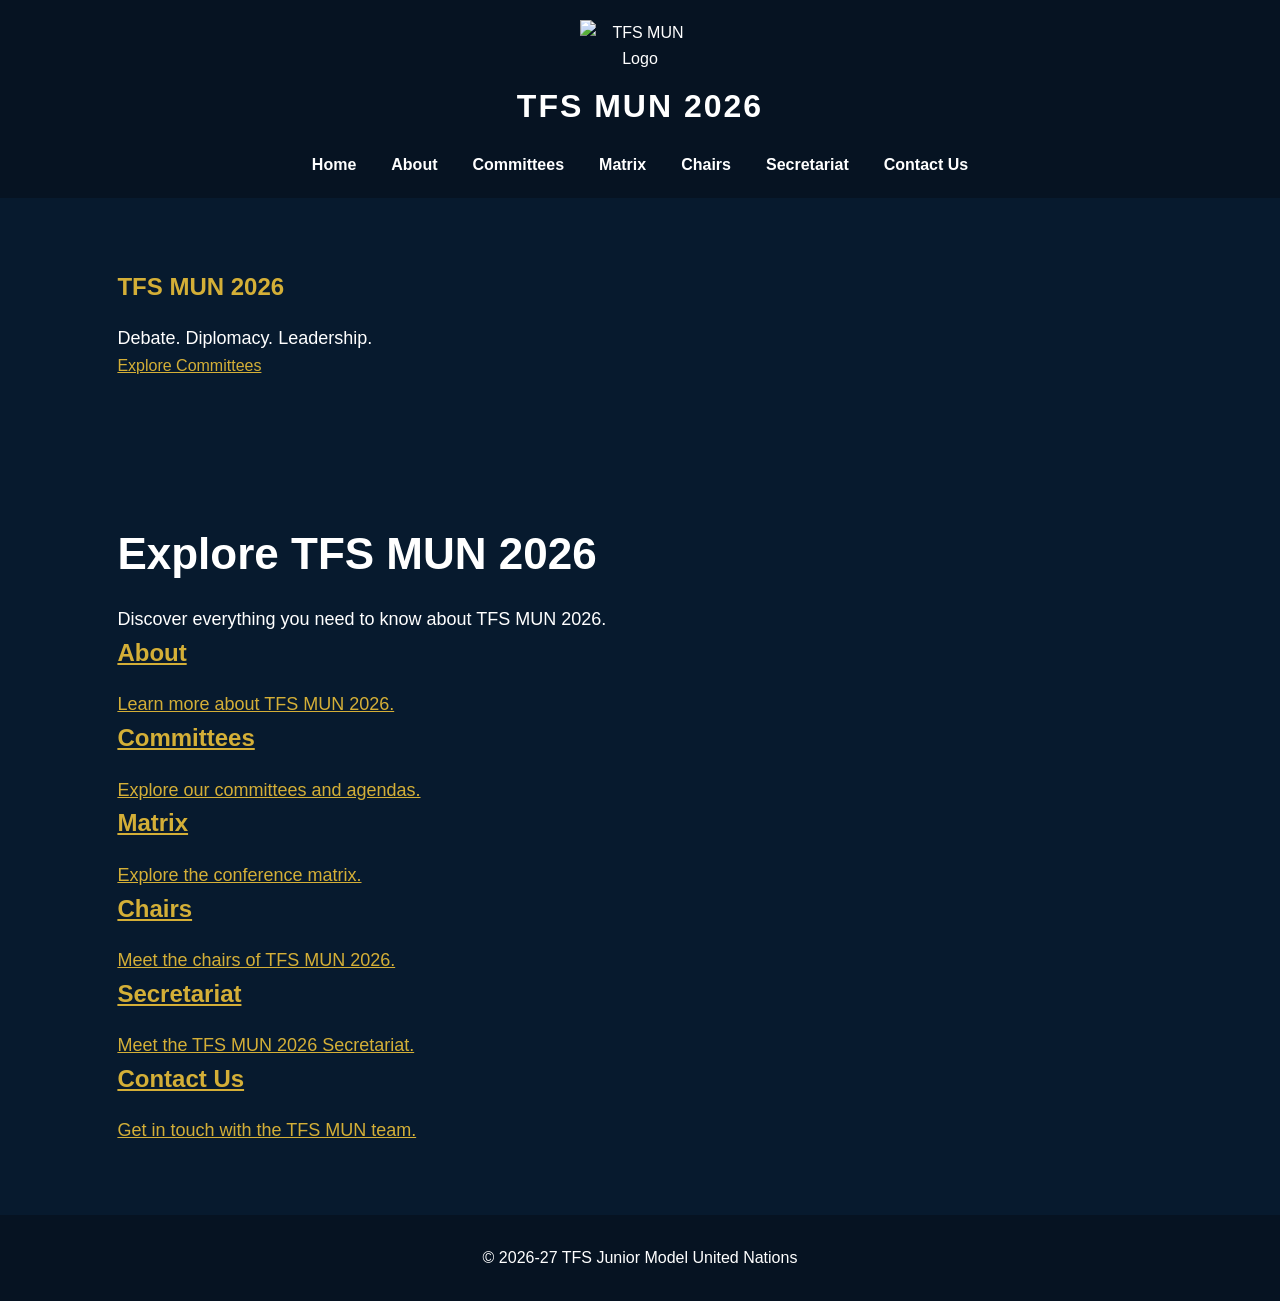
==== commit e77b9e76: "Update index.html for TFS MUN 2026" ====
--- a/index.html
+++ b/index.html
@@ -4,221 +4,82 @@
 <head>
     <meta charset="UTF-8">
     <meta name="viewport" content="width=device-width, initial-scale=1.0">
-    <title>Contact Us | TFS JMUN 2026-27</title>
+    <title>TFS MUN 2026</title>
     <link rel="stylesheet" href="css/style.css">
 </head>
 
 <body>
 
-<header>
-    <div class="logo">
-        <img src="logo.jpg" alt="TFS JMUN Logo"
-             onerror="this.onerror=null; this.src='placeholder.svg';">
-        <h1>TFS JMUN 2026-27</h1>
-    </div>
+    <header>
+        <div class="logo">
+            <img src="images/logo.png" alt="TFS MUN Logo">
+            <h1>TFS MUN 2026</h1>
+        </div>
 
-    <nav>
-        <ul>
-            <li><a href="index.html">Home</a></li>
-            <li><a href="about.html">About</a></li>
-            <li><a href="committees.html">Committees</a></li>
-            <li><a href="secretariat.html">Secretariat</a></li>
-            <li><a href="contact.html">Contact</a></li>
-        </ul>
-    </nav>
-</header>
+        <nav>
+            <ul>
+                <li><a href="index.html">Home</a></li>
+                <li><a href="about.html">About</a></li>
+                <li><a href="committees.html">Committees</a></li>
+                <li><a href="matrix.html">Matrix</a></li>
+                <li><a href="chairs.html">Chairs</a></li>
+                <li><a href="secretariat.html">Secretariat</a></li>
+                <li><a href="contact.html">Contact Us</a></li>
+            </ul>
+        </nav>
+    </header>
 
-<main>
-    <section style="text-align: center;">
-        <h1>Contact Us</h1>
-        <p>
-            Contact the appropriate TFS JMUN team for assistance regarding
-            registrations, conference arrangements, media or general enquiries.
-        </p>
+    <section class="hero">
+        <div class="hero-content">
+            <h2>TFS MUN 2026</h2>
+            <p>Debate. Diplomacy. Leadership.</p>
+            <a href="committees.html" class="hero-button">Explore Committees</a>
+        </div>
     </section>
 
-    <hr>
+    <section class="explore">
+        <h1>Explore TFS MUN 2026</h1>
+        <p class="explore-intro">Discover everything you need to know about TFS MUN 2026.</p>
 
-    <section id="faculty-coordinators">
-        <h2 style="text-align: center;">Faculty Coordinators</h2>
-        <p style="text-align: center;">
-            Our Faculty Coordinators supervise the conference and provide
-            guidance to the student organising team.
-        </p>
+        <div class="explore-grid">
 
-        <table style="width: 100%; text-align: center;">
-            <tr>
-                <td style="width: 50%; padding: 25px;">
-                    <img src="contacts/faculty-1.jpg" alt="Faculty Coordinator"
-                         width="220" height="260" style="object-fit: cover;"
-                         onerror="this.onerror=null; this.src='placeholder.svg';">
+            <a href="about.html" class="explore-box">
+                <h2>About</h2>
+                <p>Learn more about TFS MUN 2026.</p>
+            </a>
 
-                    <h3>Add Teacher Name</h3>
-                    <p><strong>Faculty Coordinator</strong></p>
+            <a href="committees.html" class="explore-box">
+                <h2>Committees</h2>
+                <p>Explore our committees and agendas.</p>
+            </a>
 
-                    <p>
-                        Email:
-                        <a href="mailto:teacher1@example.com">
-                            teacher1@example.com
-                        </a>
-                    </p>
+            <a href="matrix.html" class="explore-box">
+                <h2>Matrix</h2>
+                <p>Explore the conference matrix.</p>
+            </a>
 
-                    <p>
-                        Phone:
-                        <a href="tel:+910000000000">+91 00000 00000</a>
-                    </p>
-                </td>
+            <a href="chairs.html" class="explore-box">
+                <h2>Chairs</h2>
+                <p>Meet the chairs of TFS MUN 2026.</p>
+            </a>
 
-                <td style="width: 50%; padding: 25px;">
-                    <img src="contacts/faculty-2.jpg" alt="Faculty Coordinator"
-                         width="220" height="260" style="object-fit: cover;"
-                         onerror="this.onerror=null; this.src='placeholder.svg';">
+            <a href="secretariat.html" class="explore-box">
+                <h2>Secretariat</h2>
+                <p>Meet the TFS MUN 2026 Secretariat.</p>
+            </a>
 
-                    <h3>Add Teacher Name</h3>
-                    <p><strong>Faculty Coordinator</strong></p>
+            <a href="contact.html" class="explore-box">
+                <h2>Contact Us</h2>
+                <p>Get in touch with the TFS MUN team.</p>
+            </a>
 
-                    <p>
-                        Email:
-                        <a href="mailto:teacher2@example.com">
-                            teacher2@example.com
-                        </a>
-                    </p>
-
-                    <p>
-                        Phone:
-                        <a href="tel:+910000000000">+91 00000 00000</a>
-                    </p>
-                </td>
-            </tr>
-        </table>
+        </div>
     </section>
 
-    <hr>
-
-    <section id="logistics-contact">
-        <h2 style="text-align: center;">Logistics Team</h2>
-        <p style="text-align: center;">
-            Contact the Logistics Team for information about venues,
-            transportation, materials, meals, accommodation or other
-            conference arrangements.
-        </p>
-
-        <table style="width: 100%; text-align: center;">
-            <tr>
-                <td style="width: 50%; padding: 25px;">
-                    <img src="contacts/logistics-1.jpg" alt="Head of Logistics"
-                         width="220" height="260" style="object-fit: cover;"
-                         onerror="this.onerror=null; this.src='placeholder.svg';">
-
-                    <h3>Add Student Name</h3>
-                    <p><strong>Head of Logistics</strong></p>
-
-                    <p>
-                        Email:
-                        <a href="mailto:logistics@example.com">
-                            logistics@example.com
-                        </a>
-                    </p>
-
-                    <p>
-                        Phone:
-                        <a href="tel:+910000000000">+91 00000 00000</a>
-                    </p>
-                </td>
-
-                <td style="width: 50%; padding: 25px;">
-                    <img src="contacts/logistics-2.jpg" alt="Deputy Head of Logistics"
-                         width="220" height="260" style="object-fit: cover;"
-                         onerror="this.onerror=null; this.src='placeholder.svg';">
-
-                    <h3>Add Student Name</h3>
-                    <p><strong>Deputy Head of Logistics</strong></p>
-
-                    <p>
-                        Email:
-                        <a href="mailto:logistics@example.com">
-                            logistics@example.com
-                        </a>
-                    </p>
-
-                    <p>
-                        Phone:
-                        <a href="tel:+910000000000">+91 00000 00000</a>
-                    </p>
-                </td>
-            </tr>
-        </table>
-    </section>
-
-    <hr>
-
-    <section id="press-contact">
-        <h2 style="text-align: center;">Press Corps</h2>
-        <p style="text-align: center;">
-            Contact the Press Corps regarding photography, interviews,
-            publications, media coverage or conference updates.
-        </p>
-
-        <table style="width: 100%; text-align: center;">
-            <tr>
-                <td style="width: 50%; padding: 25px;">
-                    <img src="contacts/press-1.jpg" alt="Head of Press"
-                         width="220" height="260" style="object-fit: cover;"
-                         onerror="this.onerror=null; this.src='placeholder.svg';">
-
-                    <h3>Add Student Name</h3>
-                    <p><strong>Head of Press</strong></p>
-
-                    <p>
-                        Email:
-                        <a href="mailto:press@example.com">
-                            press@example.com
-                        </a>
-                    </p>
-
-                    <p>
-                        Phone:
-                        <a href="tel:+910000000000">+91 00000 00000</a>
-                    </p>
-                </td>
-
-                <td style="width: 50%; padding: 25px;">
-                    <img src="contacts/press-2.jpg" alt="Deputy Head of Press"
-                         width="220" height="260" style="object-fit: cover;"
-                         onerror="this.onerror=null; this.src='placeholder.svg';">
-
-                    <h3>Add Student Name</h3>
-                    <p><strong>Deputy Head of Press</strong></p>
-
-                    <p>
-                        Email:
-                        <a href="mailto:press@example.com">
-                            press@example.com
-                        </a>
-                    </p>
-
-                    <p>
-                        Phone:
-                        <a href="tel:+910000000000">+91 00000 00000</a>
-                    </p>
-                </td>
-            </tr>
-        </table>
-    </section>
-
-    <hr>
-
-    <section id="school-contact" style="text-align: center;">
-        <p>
-            <strong>School:</strong><br>
-            The Foundation School
-        </p>
-    </section>
-</main>
-
-<footer>
-    <p>© 2026-27 TFS Junior Model United Nations</p>
-</footer>
+    <footer>
+        <p>© 2026-27 TFS Junior Model United Nations</p>
+    </footer>
 
 </body>
+
 </html>
--- a/css/style.css
+++ b/css/style.css
@@ -1,229 +1,184 @@
-*{
-    margin:0;
-    padding:0;
-    box-sizing:border-box;
+* {
+    margin: 0;
+    padding: 0;
+    box-sizing: border-box;
 }
 
-/* Body */
-
-body{
-    background-color:#071A2E;
-    color:white;
-    font-family:Arial, sans-serif;
-    line-height:1.6;
+body {
+    background-color: #071A2E;
+    color: white;
+    font-family: Arial, sans-serif;
+    line-height: 1.6;
 }
 
-/* Header */
-
-header{
-    background:#061322;
-    text-align:center;
-    padding:20px 0;
+header {
+    background: #061322;
+    text-align: center;
+    padding: 20px 0;
 }
 
-/* Logo */
-
-.logo img{
-    width:120px;
-    height:auto;
-    display:block;
-    margin:auto;
-
-    animation:float 4s ease-in-out infinite,
-              fadeIn 1.5s;
-
-    transition:0.4s;
+.logo img {
+    width: 120px;
+    height: auto;
+    display: block;
+    margin: auto;
+    animation: float 4s ease-in-out infinite, fadeIn 1.5s;
+    transition: 0.4s;
 }
 
-/* Logo Hover */
-
-.logo img:hover{
-
-    transform:scale(1.08);
-
-    filter:drop-shadow(0 0 20px #D4AF37);
-
+.logo img:hover {
+    transform: scale(1.08);
+    filter: drop-shadow(0 0 20px #D4AF37);
 }
 
-/* Conference Title */
-
-.logo h1{
-    margin-top:10px;
-    font-size:32px;
-    letter-spacing:2px;
-    color:white;
+.logo h1 {
+    margin-top: 10px;
+    font-size: 32px;
+    letter-spacing: 2px;
+    color: white;
 }
 
-/* Navigation */
-
-nav{
-    margin-top:20px;
+nav {
+    margin-top: 20px;
 }
 
-nav ul{
-
-    list-style:none;
-
-    display:flex;
-
-    justify-content:center;
-
-    gap:35px;
-
+nav ul {
+    list-style: none;
+    display: flex;
+    justify-content: center;
+    gap: 35px;
+    flex-wrap: wrap;
+    padding: 0 20px;
 }
 
-nav ul li a{
-
-    color:white;
-
-    text-decoration:none;
-
-    font-weight:bold;
-
-    transition:0.3s;
-
+nav ul li a {
+    color: white;
+    text-decoration: none;
+    font-weight: bold;
+    transition: 0.3s;
 }
 
-nav ul li a:hover{
-
-    color:#D4AF37;
-
+nav ul li a:hover {
+    color: #D4AF37;
 }
 
-/* Hero Section */
-
-.hero{
-
-    height:100vh;
-
-    display:flex;
-
-    flex-direction:column;
-
-    justify-content:center;
-
-    align-items:center;
-
-    text-align:center;
-
-    padding:20px;
-
+section {
+    padding: 70px 8%;
+    max-width: 1250px;
+    margin: auto;
 }
 
-.hero h1{
-
-    font-size:70px;
-
+section h1 {
+    font-size: 44px;
+    margin-bottom: 16px;
 }
 
-.hero h2{
-
-    font-size:30px;
-
-    margin-top:15px;
-
+section h2 {
+    color: #D4AF37;
+    margin-bottom: 18px;
 }
 
-.hero p{
-
-    font-size:20px;
-
-    margin-top:20px;
-
-    max-width:700px;
-
+section h3 {
+    margin-top: 24px;
+    margin-bottom: 8px;
 }
 
-/* Register Button */
-
-.hero a{
-
-    margin-top:40px;
-
-    padding:15px 40px;
-
-    background:#D4AF37;
-
-    color:black;
-
-    text-decoration:none;
-
-    font-weight:bold;
-
-    border-radius:40px;
-
-    transition:0.4s;
-
+section p,
+section li {
+    font-size: 18px;
 }
 
-.hero a:hover{
-
-    background:white;
-
-    transform:scale(1.05);
-
+section ul {
+    margin-left: 24px;
 }
 
-/* Sections */
-
-section{
-
-    padding:80px;
-
+section a {
+    color: #D4AF37;
 }
 
-/* Footer */
-
-footer{
-
-    background:#061322;
-
-    text-align:center;
-
-    padding:30px;
-
+hr {
+    border: 0;
+    border-top: 1px solid rgba(212, 175, 55, 0.45);
+    max-width: 1100px;
+    margin: auto;
 }
 
-/* ===========================
-   Animations
-   =========================== */
+table {
+    border-collapse: collapse;
+}
 
-/* Floating Logo */
+td {
+    vertical-align: top;
+}
 
-@keyframes float{
+td img,
+section > img {
+    max-width: 100%;
+    border-radius: 12px;
+    border: 2px solid rgba(212, 175, 55, 0.55);
+    margin: 22px 0 12px;
+}
 
-    0%{
-        transform:translateY(0px);
+iframe {
+    border: 2px solid rgba(212, 175, 55, 0.45);
+    border-radius: 10px;
+    margin-top: 12px;
+    background: white;
+}
+
+footer {
+    background: #061322;
+    text-align: center;
+    padding: 30px;
+}
+
+@keyframes float {
+    0% { transform: translateY(0); }
+    50% { transform: translateY(-10px); }
+    100% { transform: translateY(0); }
+}
+
+@keyframes fadeIn {
+    from {
+        opacity: 0;
+        transform: translateY(-30px);
+    }
+    to {
+        opacity: 1;
+        transform: translateY(0);
+    }
+}
+
+@media screen and (max-width: 760px) {
+    .logo h1 {
+        font-size: 25px;
     }
 
-    50%{
-        transform:translateY(-10px);
+    nav ul {
+        gap: 15px;
     }
 
-    100%{
-        transform:translateY(0px);
+    section {
+        padding: 45px 22px;
     }
 
-}
-
-/* Fade In */
-
-@keyframes fadeIn{
-
-    from{
-
-        opacity:0;
-
-        transform:translateY(-30px);
-
+    section h1 {
+        font-size: 34px;
     }
 
-    to{
-
-        opacity:1;
-
-        transform:translateY(0);
-
+    table,
+    tbody,
+    tr,
+    td {
+        display: block;
+        width: 100% !important;
     }
 
+    td {
+        padding: 18px 0 !important;
+    }
+
+    iframe {
+        height: 380px;
+    }
 }
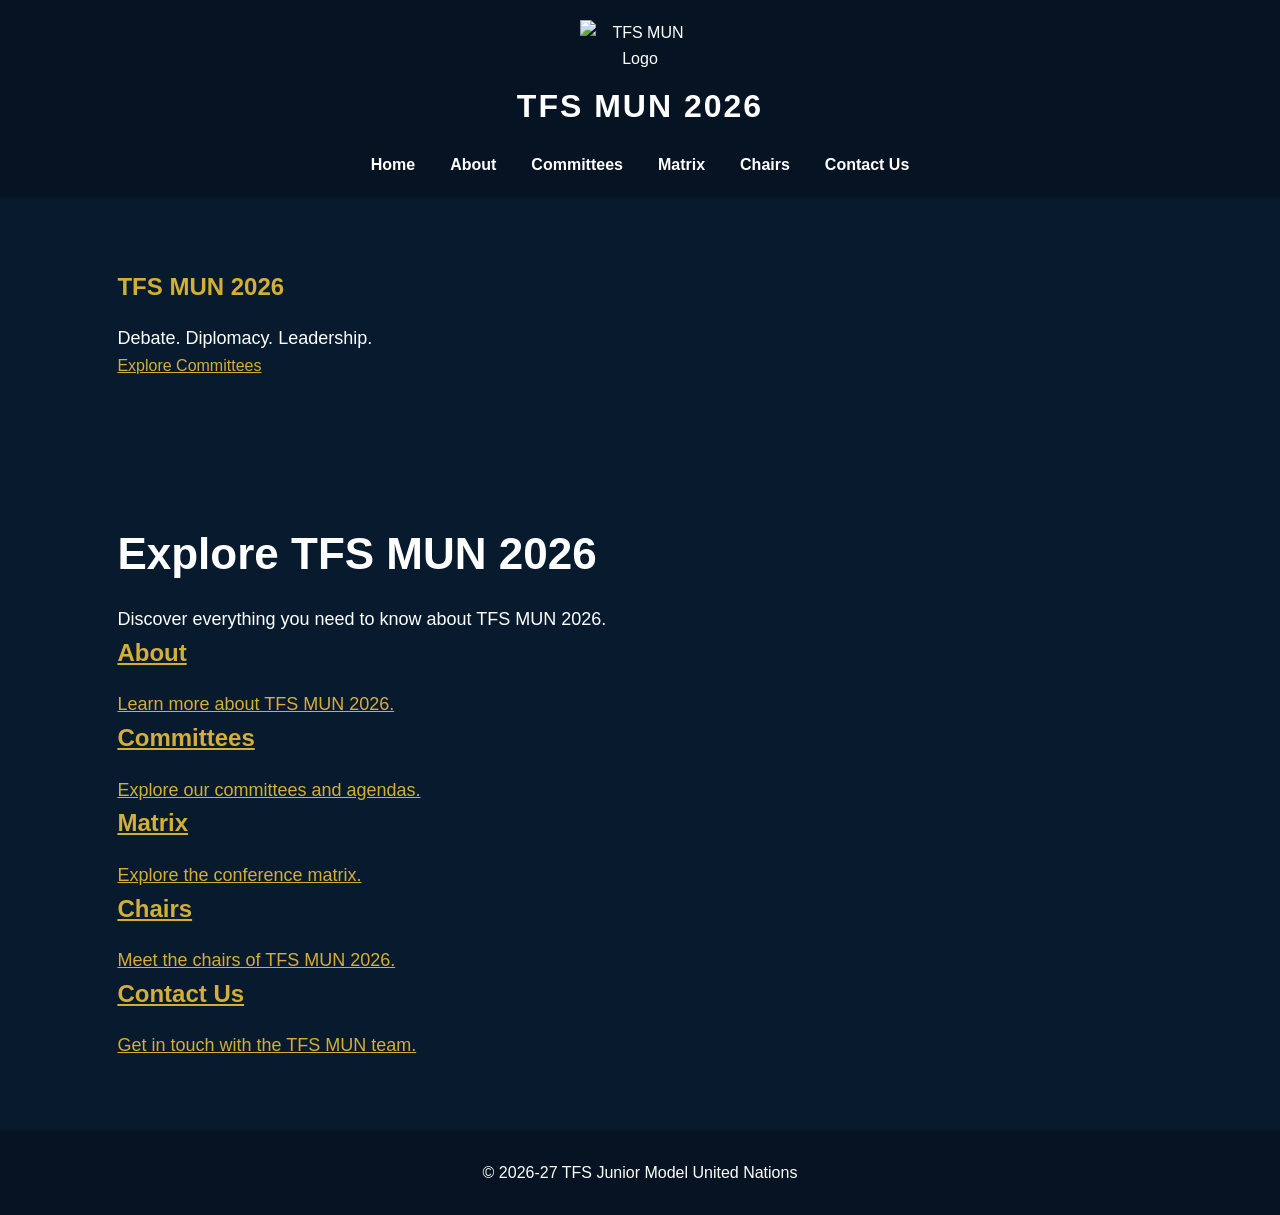
==== commit 848d1b58: "Remove Secretariat link from index.html" ====
--- a/index.html
+++ b/index.html
@@ -23,7 +23,6 @@
                 <li><a href="committees.html">Committees</a></li>
                 <li><a href="matrix.html">Matrix</a></li>
                 <li><a href="chairs.html">Chairs</a></li>
-                <li><a href="secretariat.html">Secretariat</a></li>
                 <li><a href="contact.html">Contact Us</a></li>
             </ul>
         </nav>
@@ -63,11 +62,6 @@
                 <p>Meet the chairs of TFS MUN 2026.</p>
             </a>
 
-            <a href="secretariat.html" class="explore-box">
-                <h2>Secretariat</h2>
-                <p>Meet the TFS MUN 2026 Secretariat.</p>
-            </a>
-
             <a href="contact.html" class="explore-box">
                 <h2>Contact Us</h2>
                 <p>Get in touch with the TFS MUN team.</p>
